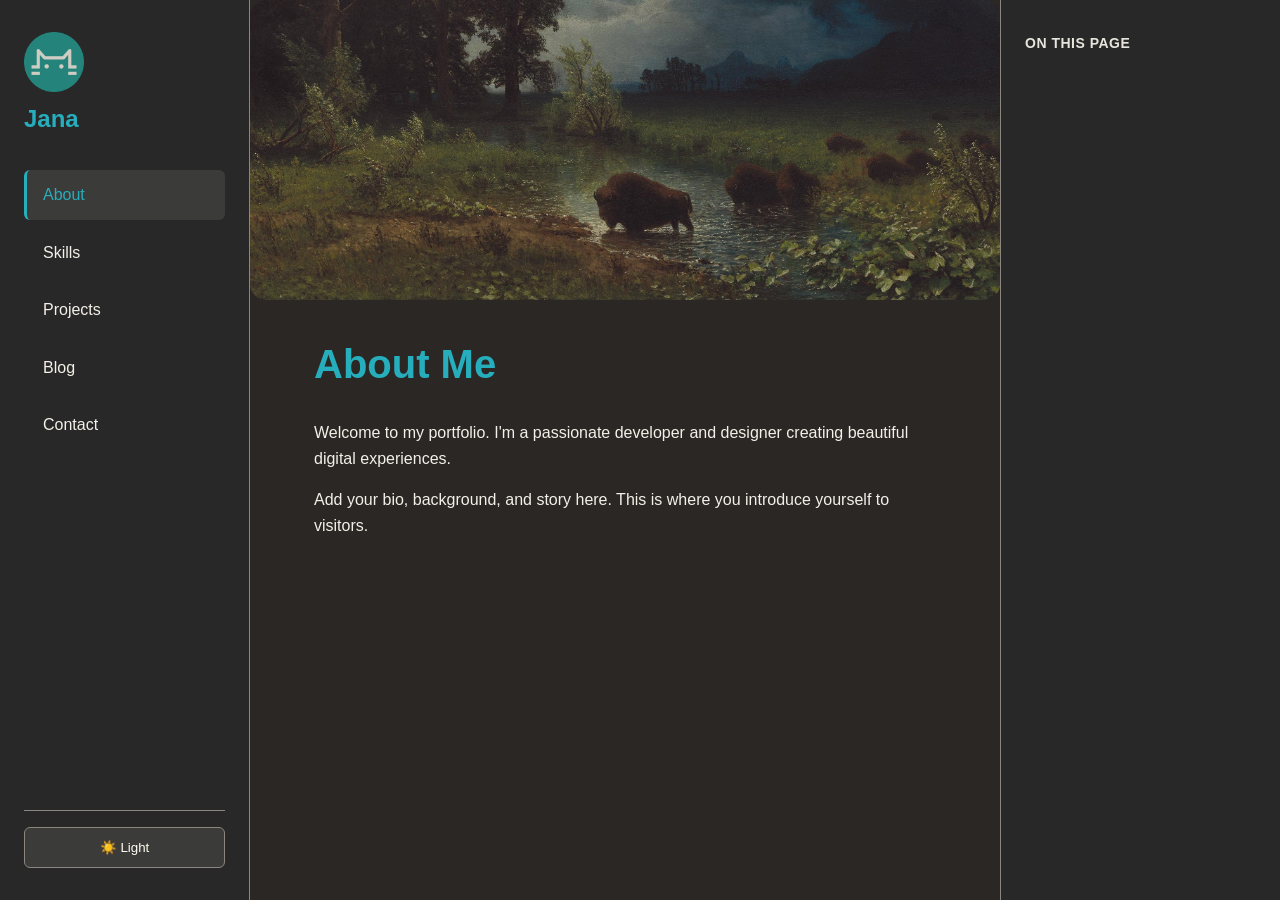
==== index.html @ d1208d27 "[refactor] add  projects" ====
<!DOCTYPE html>
<html lang="en">
<head>
    <meta charset="UTF-8">
    <meta name="viewport" content="width=device-width, initial-scale=1.0">
    <title>Jana</title>
    <link rel="icon" type="image/x-icon" href="assets/pfv3.png"> <!--favicon -->
    <link rel="stylesheet" href="styles.css">
</head>
<body>
    <div class="container">
        <!-- Left Sidebar Navigation -->
        <aside class="sidebar-left">
            <div class="logo">
                <img src="assets/pfv3.png" height="60px">
                <h1>Jana</h1>
            </div>
            <nav class="nav-main">
                <ul>
                    <li><a href="#about" class="nav-link active">About</a></li>
                    <li><a href="#skills" class="nav-link">Skills</a></li>
                    <li><a href="#projects" class="nav-link">Projects</a></li>
                    <li><a href="#blog" class="nav-link">Blog</a></li>
                    <li><a href="#contact" class="nav-link">Contact</a></li>
                </ul>
            </nav>
            <div class="theme-toggle">
                <button id="themeBtn" class="theme-btn">🌙 Dark</button>
            </div>
        </aside>

        <!-- Main Content -->
        <main class="main-content">
            <!-- About Section -->
            <section id="about" class="page-section active">
                <div class="section-banner">
                    <img src="assets/2.jpg" alt="About Section Banner">
                </div>
                <h1>About Me</h1>
                <p>Welcome to my portfolio. I'm a passionate developer and designer creating beautiful digital experiences.</p>
                <p>Add your bio, background, and story here. This is where you introduce yourself to visitors.</p>
            </section>

            <!-- Skills Section -->
            <section id="skills" class="page-section">
                <div class="section-banner">
                    <img src="assets/escher-bond.jpg" alt="Skills Section Banner">
                </div>
                <h2>Skills</h2>
                <div class="skills-container">
                    <div class="skill-category">
                        <h3>Frontend</h3>
                        <ul>
                            <li>HTML / CSS / Tailwind CSS</li>
                            <li>JavaScript / TypeScript</li>
                            <li>React</li>
                        </ul>
                    </div>
                    <div class="skill-category">
                        <h3>Backend</h3>
                        <ul>
                            <li>Node.js / Express</li>
                            <li>Python / Flask</li>
                            <li>SQLite / PostgreSQL / Prisma / MongoDB</li>
                        </ul>
                    </div>
                    <div class="skill-category">
                        <h3>Tools</h3>
                        <ul>
                            <li>Git / GitHub</li>
                            <li>Docker</li>
                            <li>Zed / VS Code</li>
                        </ul>
                    </div>
                </div>
            </section>

            <!-- Projects Section -->
            <section id="projects" class="page-section">
                <div class="section-banner">
                    <img src="assets/3.jpg" alt="Projects Section Banner">
                </div>
                <h2>Projects</h2>
                <div class="projects-grid">
                    <div class="project-card">
                        <h3>Satellite GUI</h3>
                        <p>A GUI Dashboard developed for IN-space (ISRO) competition to receive live telemetry packets, visualize them and storing them in DB simultaneously for further Analysis of received data.</p>
                        <a href="https://gui-five-mauve.vercel.app/" class="project-link">View Project →</a>
                    </div>
                    <div class="project-card">
                        <h3>Image Meta Data Filter (IMDF)</h3>
                        <p>A API to filter all your images based on Meta Data. upload images in cloud and filter them based on Meta data such as Geo Location, Date, Device Name etc.</p>
                        <a href="https://image-meta-data-filter.onrender.com/api/v1" class="project-link">View Project →</a>
                    </div>
                    <div class="project-card">
                        <h3>Faculty Time Tracking Application (FTTA)</h3>
                        <p>A Full Stack application that helps the Admin to track faculties session, also helps them to monitor active faculties to assign them for various tasks efficiently.</p>
                        <a href="ftta.vercel.app" class="project-link">View Project →</a>
                    </div>
                </div>
            </section>

            <!-- Blog Section -->
            <section id="blog" class="page-section">
                <div class="section-banner">
                    <img src="assets/42.jpg" alt="sperical_world">
                </div>
                <h2>Blog</h2>
                <div class="blog-list">
                    <article class="blog-item">
                        <h3>Blog Post Title 1</h3>
                        <span class="blog-date">May 31, 2026</span>
                        <p>A brief excerpt of your blog post. Discuss topics related to your work, learning, or insights.</p>
                        <a href="#" class="read-more">Read more →</a>
                    </article>
                    <article class="blog-item">
                        <h3>Blog Post Title 2</h3>
                        <span class="blog-date">May 28, 2026</span>
                        <p>Another blog post excerpt. Share your thoughts and experiences with your audience.</p>
                        <a href="#" class="read-more">Read more →</a>
                    </article>
                </div>
            </section>

            <!-- Contact Section -->
            <section id="contact" class="page-section">
                <div class="section-banner">
                    <img src="assets/1.jpg">
                </div>
                <h2>Contact</h2>
                <p>Let's connect! Feel free to reach out through any of these channels:</p>
                <div class="contact-links">
                    <a href="mailto:your@email.com" class="contact-link">Email</a>
                    <a href="#" class="contact-link">GitHub</a>
                    <a href="#" class="contact-link">LinkedIn</a>
                    <a href="#" class="contact-link">Twitter</a>
                </div>
            </section>
        </main>

        <!-- Right Sidebar - Page Outline -->
        <aside class="sidebar-right">
            <div class="outline-header">On this page</div>
            <nav class="outline-nav">
                <ul id="outlineList"></ul>
            </nav>
        </aside>
    </div>

    <script src="script.js"></script>
</body>
</html>
---- styles.css ----
* {
    margin: 0;
    padding: 0;
    box-sizing: border-box;
}

:root {
    /* Light Mode Colors */
    --bg-primary: #fffcf0;
    --bg-secondary: #f3f0e8;
    --bg-tertiary: #e8e5dd;
    --text-primary: #2a2724;
    --text-secondary: #423f37;
    --text-muted: #6f6b63;
    --border-color: #d8d5cd;
    --accent: #00939f;

    --red: #d14548;
    --orange: #c77527;
    --yellow: #ae8b0c;
    --green: #558b2f;
    --cyan: #00939f;
    --blue: #286983;
    --purple: #6b5b95;
    --magenta: #b8416f;
}

body.dark-mode {
    /* Dark Mode Colors */
    --bg-primary: #2a2724;
    --bg-secondary: #282828;
    --bg-tertiary: #3b3b3a;
    --text-primary: #fffcf0;
    --text-secondary: #f3f0e8;
    --text-muted: #e8e5dd;
    --border-color: #8b8680;
    --accent: #26aebd;

    --red: #f4746e;
    --orange: #f8a978;
    --yellow: #f0d399;
    --green: #c9d35c;
    --cyan: #7ecccc;
    --blue: #7ab5d1;
    --purple: #b8a8d9;
    --magenta: #ef9bc9;
}

body {
    font-family: -apple-system, BlinkMacSystemFont, 'Segoe UI', 'Roboto', 'Oxygen', 'Ubuntu', 'Cantarell', sans-serif;
    background-color: var(--bg-primary);
    color: var(--text-primary);
    transition: background-color 0.3s, color 0.3s;
    line-height: 1.6;
}

.container {
    display: grid;
    grid-template-columns: 250px 1fr 280px;
    min-height: 100vh;
    gap: 0;
}

/* Left Sidebar */
.sidebar-left {
    background-color: var(--bg-secondary);
    border-right: 1px solid var(--border-color);
    padding: 2rem 1.5rem;
    position: sticky;
    top: 0;
    height: 100vh;
    overflow-y: auto;
    display: flex;
    flex-direction: column;
}

.logo {
    margin-bottom: 2rem;
}

.logo h1 {
    font-size: 1.5rem;
    color: var(--accent);
    font-weight: 700;
}

.nav-main {
    flex: 1;
}

.nav-main ul {
    list-style: none;
}

.nav-main li {
    margin-bottom: 0.5rem;
}

.nav-link {
    display: block;
    padding: 0.75rem 1rem;
    color: var(--text-secondary);
    text-decoration: none;
    border-radius: 6px;
    border-left: 3px solid transparent;
    transition: all 0.2s ease;
    font-weight: 500;
}

.nav-link:hover {
    background-color: var(--bg-tertiary);
    color: var(--accent);
}

.nav-link.active {
    background-color: var(--bg-tertiary);
    color: var(--accent);
    border-left-color: var(--accent);
}

.theme-toggle {
    margin-top: auto;
    padding-top: 1rem;
    border-top: 1px solid var(--border-color);
}

.theme-btn {
    width: 100%;
    padding: 0.75rem;
    background-color: var(--bg-tertiary);
    color: var(--text-primary);
    border: 1px solid var(--border-color);
    border-radius: 6px;
    cursor: pointer;
    font-weight: 500;
    transition: all 0.2s ease;
}

.theme-btn:hover {
    background-color: var(--bg-primary);
    border-color: var(--accent);
    color: var(--accent);
}

/* Main Content */
.main-content {
    padding: 3rem 4rem;
    max-width: 800px;
    margin: 0 auto;
    width: 100%;
    overflow-y: auto;
}

.page-section {
    display: none;
    scroll-margin-top: 2rem;
}

.page-section.active {
    display: block;
    animation: fadeIn 0.3s ease-in;
}

/* Section Banner */
.section-banner {
    width: calc(100% + 8rem);
    margin: -3rem -4rem 2rem -4rem;
    height: 300px;
    border-radius: 16px;
    overflow: hidden;
    position: relative;
}

.section-banner img {
    width: 100%;
    height: 100%;
    object-fit: cover;
    display: block;
}

.section-banner::after {
    content: '';
    position: absolute;
    top: 0;
    left: 0;
    right: 0;
    bottom: 0;
    background: linear-gradient(to bottom, transparent 0%, rgba(0, 0, 0, 0.1) 100%);
}

@keyframes fadeIn {
    from {
        opacity: 0;
    }
    to {
        opacity: 1;
    }
}

.page-section h1 {
    font-size: 2.5rem;
    margin-bottom: 1.5rem;
    color: var(--accent);
    font-weight: 700;
}

.page-section h2 {
    font-size: 2rem;
    margin-bottom: 1.5rem;
    color: var(--text-primary);
    font-weight: 700;
    border-bottom: 2px solid var(--border-color);
    padding-bottom: 0.5rem;
}

.page-section h3 {
    font-size: 1.25rem;
    margin-top: 1.5rem;
    margin-bottom: 0.75rem;
    color: var(--text-primary);
    font-weight: 600;
}

.page-section p {
    margin-bottom: 1rem;
    color: var(--text-secondary);
}

/* Skills Section */
.skills-container {
    display: grid;
    grid-template-columns: repeat(auto-fit, minmax(250px, 1fr));
    gap: 2rem;
    margin-top: 2rem;
}

.skill-category {
    background-color: var(--bg-secondary);
    padding: 1.5rem;
    border-radius: 8px;
    border: 1px solid var(--border-color);
}

.skill-category h3 {
    color: var(--accent);
    margin-top: 0;
}

.skill-category ul {
    list-style: none;
}

.skill-category li {
    padding: 0.5rem 0;
    color: var(--text-secondary);
    position: relative;
    padding-left: 1.5rem;
}

.skill-category li:before {
    content: "→";
    position: absolute;
    left: 0;
    color: var(--accent);
}

/* Projects Grid */
.projects-grid {
    display: grid;
    grid-template-columns: repeat(auto-fit, minmax(280px, 1fr));
    gap: 2rem;
    margin-top: 2rem;
}

.project-card {
    background-color: var(--bg-secondary);
    padding: 2rem;
    border-radius: 8px;
    border: 1px solid var(--border-color);
    transition: all 0.3s ease;
}

.project-card:hover {
    border-color: var(--accent);
    box-shadow: 0 4px 12px rgba(0, 0, 0, 0.1);
    transform: translateY(-2px);
}

.project-card h3 {
    color: var(--accent);
    margin-top: 0;
}

.project-link {
    display: inline-block;
    margin-top: 1rem;
    color: var(--accent);
    text-decoration: none;
    font-weight: 600;
    transition: all 0.2s ease;
}

.project-link:hover {
    transform: translateX(4px);
}

/* Blog Section */
.blog-list {
    display: flex;
    flex-direction: column;
    gap: 2rem;
    margin-top: 2rem;
}

.blog-item {
    padding: 1.5rem;
    border-left: 4px solid var(--accent);
    background-color: var(--bg-secondary);
    border-radius: 4px;
    transition: all 0.2s ease;
}

.blog-item:hover {
    background-color: var(--bg-tertiary);
}

.blog-item h3 {
    color: var(--text-primary);
    margin-top: 0;
}

.blog-date {
    font-size: 0.875rem;
    color: var(--text-muted);
    display: block;
    margin-bottom: 0.5rem;
}

.read-more {
    color: var(--accent);
    text-decoration: none;
    font-weight: 600;
    transition: all 0.2s ease;
}

.read-more:hover {
    transform: translateX(4px);
}

/* Contact Section */
.contact-links {
    display: flex;
    flex-wrap: wrap;
    gap: 1rem;
    margin-top: 2rem;
}

.contact-link {
    display: inline-block;
    padding: 0.75rem 1.5rem;
    background-color: var(--accent);
    color: white;
    text-decoration: none;
    border-radius: 6px;
    font-weight: 600;
    transition: all 0.2s ease;
}

.contact-link:hover {
    opacity: 0.8;
    transform: translateY(-2px);
}

/* Right Sidebar - Outline */
.sidebar-right {
    background-color: var(--bg-secondary);
    border-left: 1px solid var(--border-color);
    padding: 2rem 1.5rem;
    position: sticky;
    top: 0;
    height: 100vh;
    overflow-y: auto;
}

.outline-header {
    font-size: 0.875rem;
    font-weight: 700;
    color: var(--text-muted);
    text-transform: uppercase;
    letter-spacing: 0.5px;
    margin-bottom: 1.5rem;
}

.outline-nav ul {
    list-style: none;
}

.outline-nav li {
    margin-bottom: 0.5rem;
}

.outline-nav a {
    display: block;
    padding: 0.5rem 0;
    color: var(--text-secondary);
    text-decoration: none;
    font-size: 0.875rem;
    border-left: 2px solid transparent;
    padding-left: 1rem;
    transition: all 0.2s ease;
}

.outline-nav a:hover {
    color: var(--accent);
    border-left-color: var(--accent);
}

.outline-nav a.active {
    color: var(--accent);
    border-left-color: var(--accent);
    font-weight: 600;
}

/* Scrollbar Styling */
::-webkit-scrollbar {
    width: 8px;
}

::-webkit-scrollbar-track {
    background: var(--bg-primary);
}

::-webkit-scrollbar-thumb {
    background: var(--border-color);
    border-radius: 4px;
}

::-webkit-scrollbar-thumb:hover {
    background: var(--text-muted);
}

/* Responsive Design */
@media (max-width: 1200px) {
    .container {
        grid-template-columns: 200px 1fr;
    }

    .sidebar-right {
        display: none;
    }

    .main-content {
        padding: 2rem;
    }

    .section-banner {
        width: calc(100% + 4rem);
        margin: -2rem -2rem 2rem -2rem;
        height: 250px;
    }
}

@media (max-width: 768px) {
    .container {
        grid-template-columns: 1fr;
    }

    .sidebar-left {
        position: fixed;
        left: -250px;
        top: 0;
        height: 100vh;
        z-index: 1000;
        transition: left 0.3s ease;
        width: 250px;
    }

    .sidebar-left.open {
        left: 0;
    }

    .main-content {
        padding: 1.5rem;
    }

    .section-banner {
        width: calc(100% + 3rem);
        margin: -1.5rem -1.5rem 1.5rem -1.5rem;
        height: 200px;
    }

    .projects-grid {
        grid-template-columns: 1fr;
    }

    .skills-container {
        grid-template-columns: 1fr;
    }
}
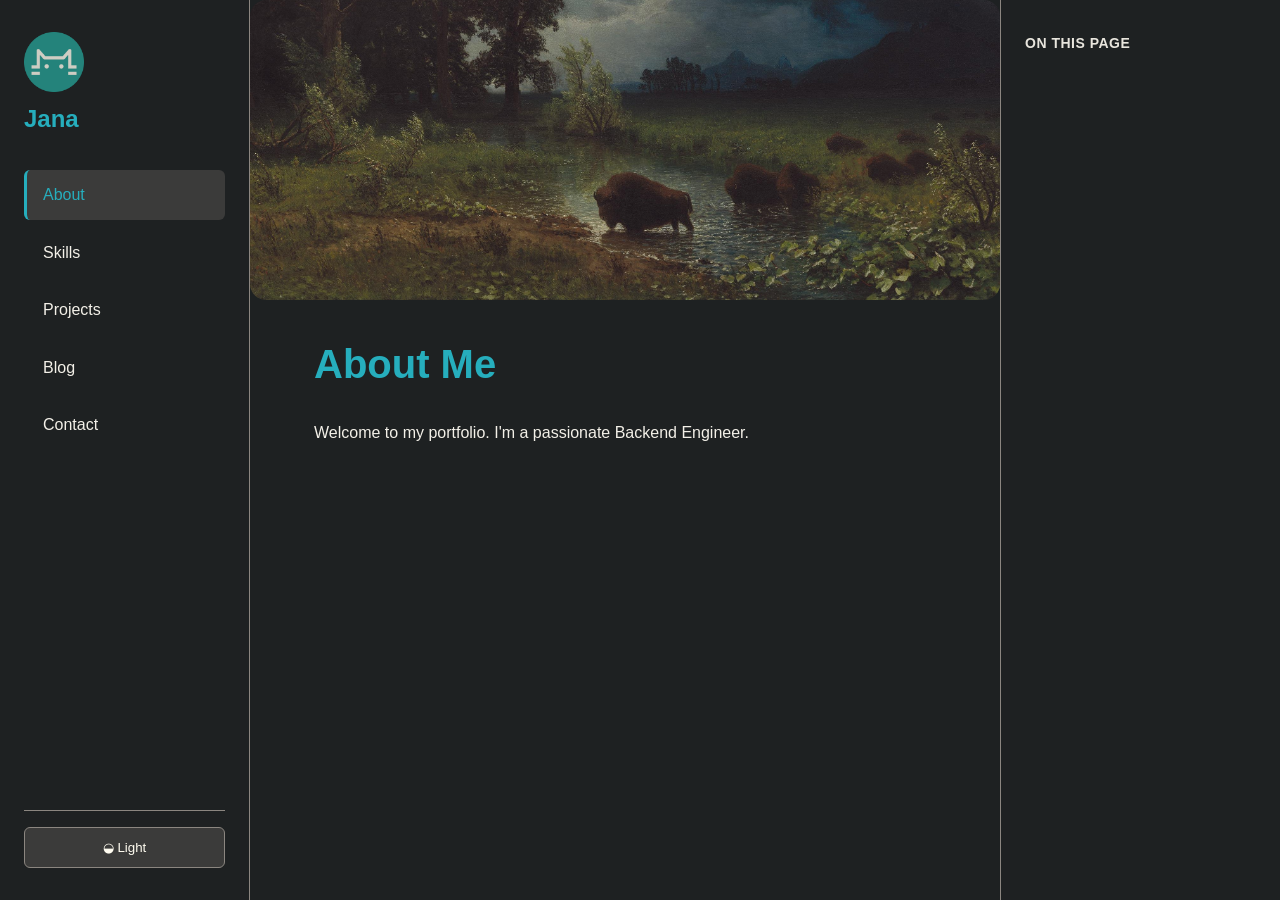
==== commit b4faa519: "[refactor] add info" ====
--- a/index.html
+++ b/index.html
@@ -37,8 +37,8 @@
                     <img src="assets/2.jpg" alt="About Section Banner">
                 </div>
                 <h1>About Me</h1>
-                <p>Welcome to my portfolio. I'm a passionate developer and designer creating beautiful digital experiences.</p>
-                <p>Add your bio, background, and story here. This is where you introduce yourself to visitors.</p>
+                <p>Welcome to my portfolio. I'm a passionate Backend Engineer.</p>
+                <p></p>
             </section>
 
             <!-- Skills Section -->
@@ -49,17 +49,10 @@
                 <h2>Skills</h2>
                 <div class="skills-container">
                     <div class="skill-category">
-                        <h3>Frontend</h3>
-                        <ul>
-                            <li>HTML / CSS / Tailwind CSS</li>
-                            <li>JavaScript / TypeScript</li>
-                            <li>React</li>
-                        </ul>
-                    </div>
-                    <div class="skill-category">
                         <h3>Backend</h3>
                         <ul>
-                            <li>Node.js / Express</li>
+                            <li>Node.js / Express / Socket IO</li>
+                            <li> REST API / Web Sockets</li>
                             <li>Python / Flask</li>
                             <li>SQLite / PostgreSQL / Prisma / MongoDB</li>
                         </ul>
@@ -68,8 +61,16 @@
                         <h3>Tools</h3>
                         <ul>
                             <li>Git / GitHub</li>
+                            <li>Postman</li>
                             <li>Docker</li>
                             <li>Zed / VS Code</li>
+                        </ul>
+                    </div>
+                    <div class="skill-category">
+                        <h3>Auth & Security</h3>
+                        <ul>
+                            <li>JWT / Oauth2.0 / Passport JS</li>
+                            <li>CORS / Helmet / bcrypt</li>
                         </ul>
                     </div>
                 </div>
@@ -95,7 +96,7 @@
                     <div class="project-card">
                         <h3>Faculty Time Tracking Application (FTTA)</h3>
                         <p>A Full Stack application that helps the Admin to track faculties session, also helps them to monitor active faculties to assign them for various tasks efficiently.</p>
-                        <a href="ftta.vercel.app" class="project-link">View Project →</a>
+                        <a href="https://ftta.vercel.app" class="project-link">View Project →</a>
                     </div>
                 </div>
             </section>
@@ -130,10 +131,9 @@
                 <h2>Contact</h2>
                 <p>Let's connect! Feel free to reach out through any of these channels:</p>
                 <div class="contact-links">
-                    <a href="mailto:your@email.com" class="contact-link">Email</a>
-                    <a href="#" class="contact-link">GitHub</a>
-                    <a href="#" class="contact-link">LinkedIn</a>
-                    <a href="#" class="contact-link">Twitter</a>
+                    <a href="mailto:janabalu694@gmail.com" class="contact-link">Email</a>
+                    <a href="https://www.github.com/janardhan345" class="contact-link">GitHub</a>
+                    <a href="https://www.linkedin.com/janardhan345" class="contact-link">LinkedIn</a>
                 </div>
             </section>
         </main>
--- a/styles.css
+++ b/styles.css
@@ -14,21 +14,12 @@
     --text-muted: #6f6b63;
     --border-color: #d8d5cd;
     --accent: #00939f;
-
-    --red: #d14548;
-    --orange: #c77527;
-    --yellow: #ae8b0c;
-    --green: #558b2f;
-    --cyan: #00939f;
-    --blue: #286983;
-    --purple: #6b5b95;
-    --magenta: #b8416f;
 }
 
 body.dark-mode {
     /* Dark Mode Colors */
-    --bg-primary: #2a2724;
-    --bg-secondary: #282828;
+    --bg-primary: #1e2122;
+    --bg-secondary: #1e2122;
     --bg-tertiary: #3b3b3a;
     --text-primary: #fffcf0;
     --text-secondary: #f3f0e8;
@@ -258,7 +249,7 @@
 }
 
 .skill-category li:before {
-    content: "→";
+    content: "⨇";
     position: absolute;
     left: 0;
     color: var(--accent);
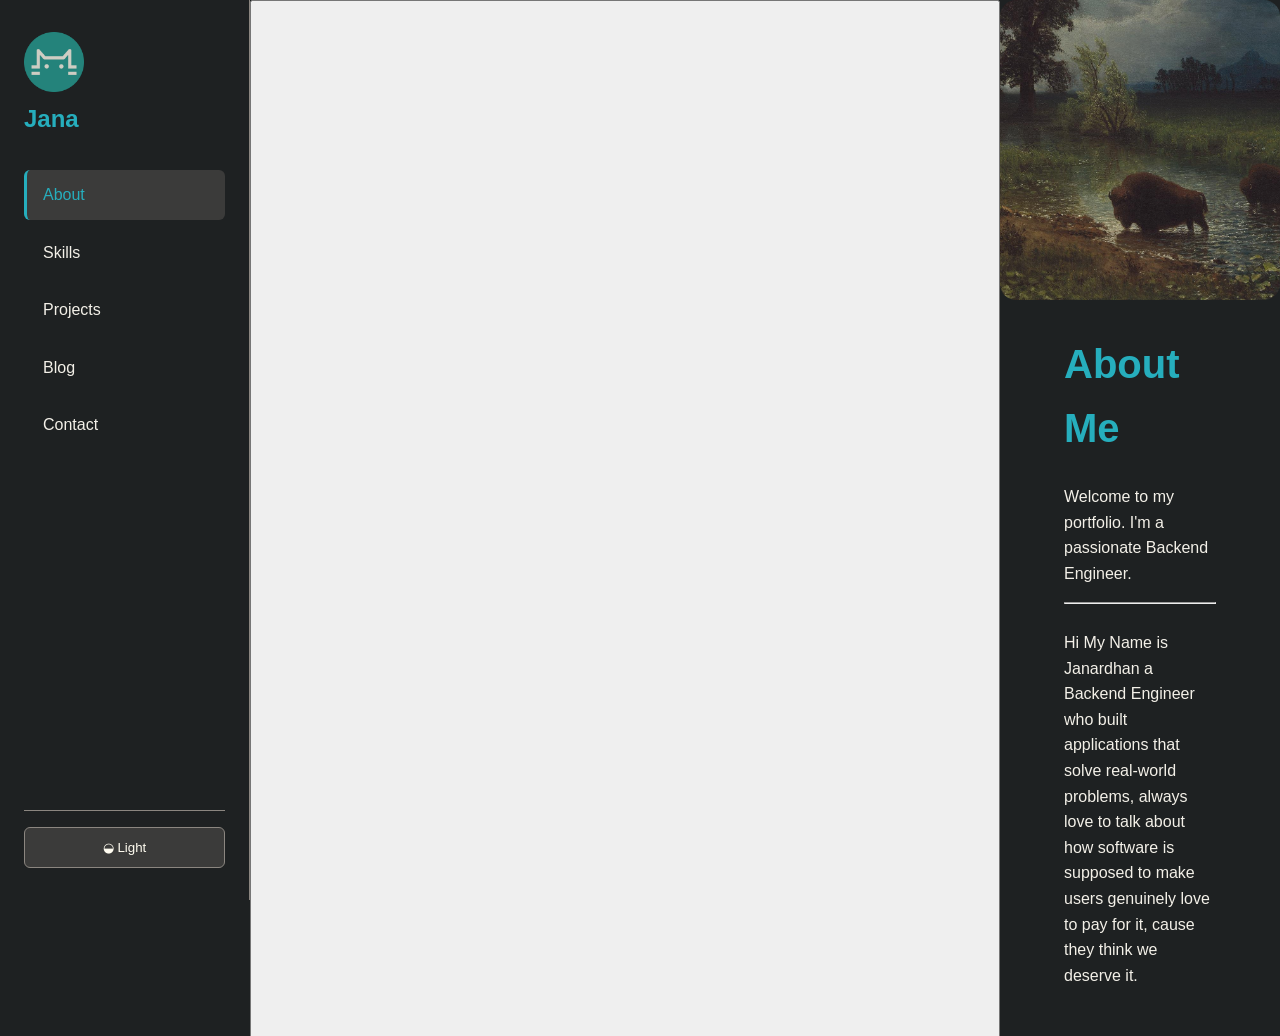
==== commit 28db8a0b: "[add] about content" ====
--- a/index.html
+++ b/index.html
@@ -25,7 +25,7 @@
                 </ul>
             </nav>
             <div class="theme-toggle">
-                <button id="themeBtn" class="theme-btn">🌙 Dark</button>
+                <button id="themeBtn" class="theme-btn">◓ Dark</button>
             </div>
         </aside>
 
@@ -38,7 +38,15 @@
                 </div>
                 <h1>About Me</h1>
                 <p>Welcome to my portfolio. I'm a passionate Backend Engineer.</p>
-                <p></p>
+                <hr>
+                <br>
+                <p>Hi My Name is Janardhan a Backend Engineer who built applications that solve real-world problems, always love to talk about how software is supposed to make users genuinely love to pay for it, cause they think we deserve it.</p>
+                <br>
+                <p> Built an GUI for a Mini Satellite the GUI is made to receive telemetry and visualize them in real-time using Socket.IO (Node.js), storing telemetry values simultaneously in PostgreSQL for further analysis. ( developed for an Competition of ISRO and made it to Finals at UP launch station, application is supposed to be locally deployed use only) </p>
+                <br>
+                <p>Developed an API that let users upload, store and filter images based on meta-data (deployed in Render) </p>
+                <br>
+                <p>Built an Full stack application specifically accessible only allowed organization domains with two roles such as Admin, Employees. Application mainly focuses on logging sessions of employees using QR scanning while enter/exit, also ensuring availability of employees reflected in admin dashboard. (Currently in use with 500+ users, deployed in Heroku + Neon DB)</p>
             </section>
 
             <!-- Skills Section -->
@@ -109,10 +117,12 @@
                 <h2>Blog</h2>
                 <div class="blog-list">
                     <article class="blog-item">
-                        <h3>Blog Post Title 1</h3>
-                        <span class="blog-date">May 31, 2026</span>
-                        <p>A brief excerpt of your blog post. Discuss topics related to your work, learning, or insights.</p>
-                        <a href="#" class="read-more">Read more →</a>
+                        <h3>Chess's True Purpose</h3>
+                        <span class="blog-date">July 08, 2026</span>
+                        <p>Chess is considered to make our minds sharp and many call it as the games for Genius,
+                            but I see something Odd when current players play it cause its more of memorizing the methods to play or practicing to checkmate with patterns,
+                         </p>
+                        <a href="blog.html#BL-01" class="read-more">Read more →</a>
                     </article>
                     <article class="blog-item">
                         <h3>Blog Post Title 2</h3>
--- a/styles.css
+++ b/styles.css
@@ -6,11 +6,11 @@
 
 :root {
     /* Light Mode Colors */
-    --bg-primary: #fffcf0;
-    --bg-secondary: #f3f0e8;
+    --bg-primary: #b6b6b6;
+    --bg-secondary: #a5a5a5;
     --bg-tertiary: #e8e5dd;
-    --text-primary: #2a2724;
-    --text-secondary: #423f37;
+    --text-primary: #292927;
+    --text-secondary: #292927;
     --text-muted: #6f6b63;
     --border-color: #d8d5cd;
     --accent: #00939f;
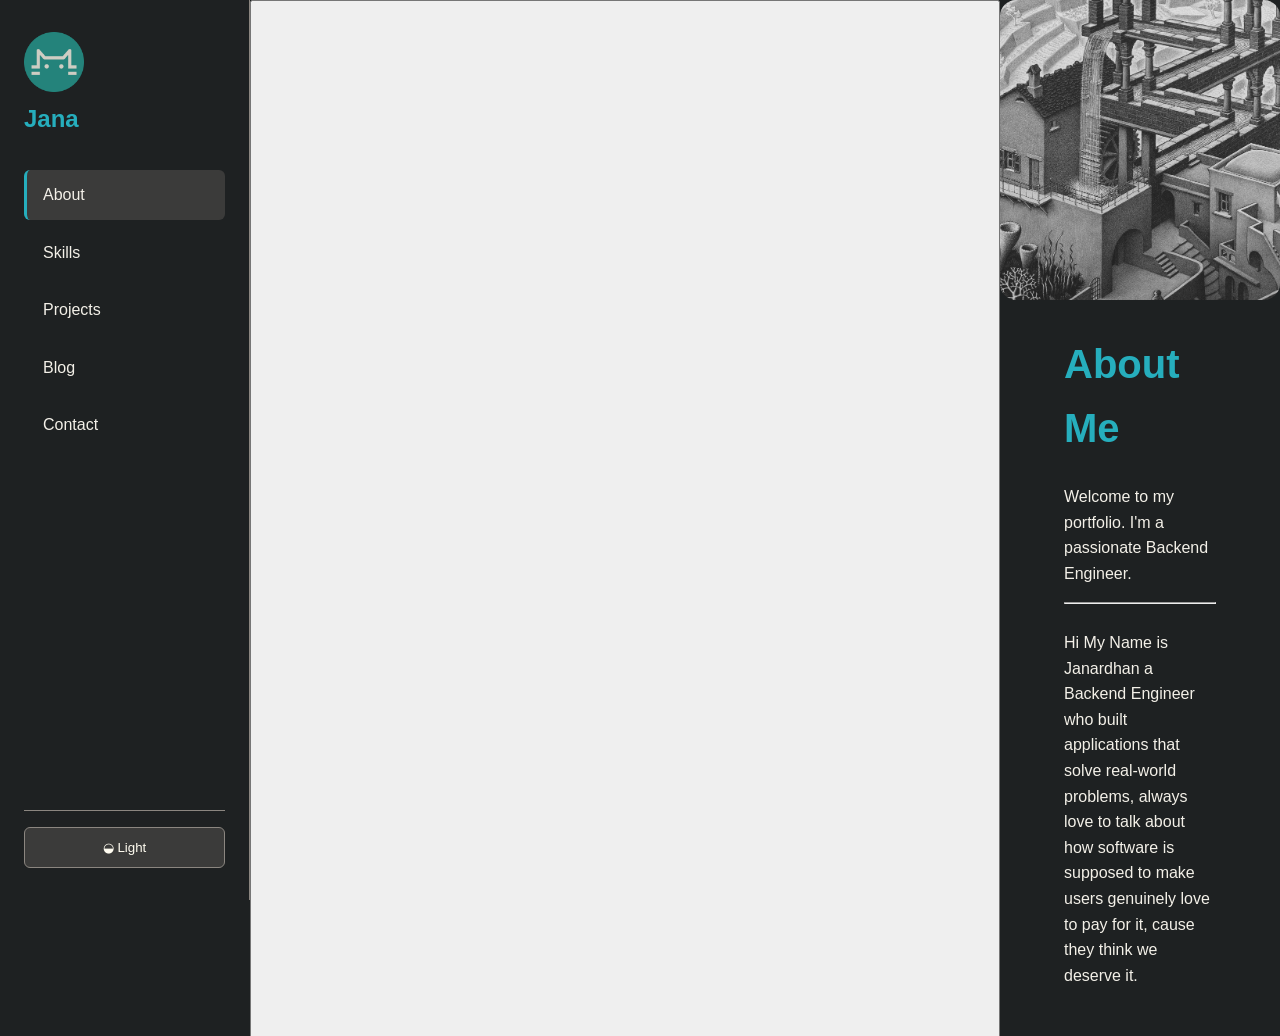
==== commit c23232b3: "[refactor] update links and images" ====
--- a/index.html
+++ b/index.html
@@ -12,7 +12,7 @@
         <!-- Left Sidebar Navigation -->
         <aside class="sidebar-left">
             <div class="logo">
-                <img src="assets/pfv3.png" height="60px">
+                <img src="assets/jana.png" height="60px">
                 <h1>Jana</h1>
             </div>
             <nav class="nav-main">
@@ -34,7 +34,7 @@
             <!-- About Section -->
             <section id="about" class="page-section active">
                 <div class="section-banner">
-                    <img src="assets/2.jpg" alt="About Section Banner">
+                    <img src="assets/mc-ecsher-strange-loops.png" alt="About Section Banner">
                 </div>
                 <h1>About Me</h1>
                 <p>Welcome to my portfolio. I'm a passionate Backend Engineer.</p>
@@ -112,7 +112,7 @@
             <!-- Blog Section -->
             <section id="blog" class="page-section">
                 <div class="section-banner">
-                    <img src="assets/42.jpg" alt="sperical_world">
+                    <img src="assets/mc-escher-spherical-world.jpg" alt="sperical_world">
                 </div>
                 <h2>Blog</h2>
                 <div class="blog-list">
@@ -124,19 +124,13 @@
                          </p>
                         <a href="blog.html#BL-01" class="read-more">Read more →</a>
                     </article>
-                    <article class="blog-item">
-                        <h3>Blog Post Title 2</h3>
-                        <span class="blog-date">May 28, 2026</span>
-                        <p>Another blog post excerpt. Share your thoughts and experiences with your audience.</p>
-                        <a href="#" class="read-more">Read more →</a>
-                    </article>
                 </div>
             </section>
 
             <!-- Contact Section -->
             <section id="contact" class="page-section">
                 <div class="section-banner">
-                    <img src="assets/1.jpg">
+                    <img src="assets/escher-drawings-kunst.jpg">
                 </div>
                 <h2>Contact</h2>
                 <p>Let's connect! Feel free to reach out through any of these channels:</p>
--- a/styles.css
+++ b/styles.css
@@ -8,12 +8,12 @@
     /* Light Mode Colors */
     --bg-primary: #b6b6b6;
     --bg-secondary: #a5a5a5;
-    --bg-tertiary: #e8e5dd;
+    --bg-tertiary: #a6f5e6;
     --text-primary: #292927;
     --text-secondary: #292927;
     --text-muted: #6f6b63;
     --border-color: #d8d5cd;
-    --accent: #00939f;
+    --accent: #036d78;
 }
 
 body.dark-mode {
@@ -100,12 +100,12 @@
 
 .nav-link:hover {
     background-color: var(--bg-tertiary);
-    color: var(--accent);
+    color: var(--text-primary);
 }
 
 .nav-link.active {
     background-color: var(--bg-tertiary);
-    color: var(--accent);
+    color: var(--text-secondary);
     border-left-color: var(--accent);
 }
 
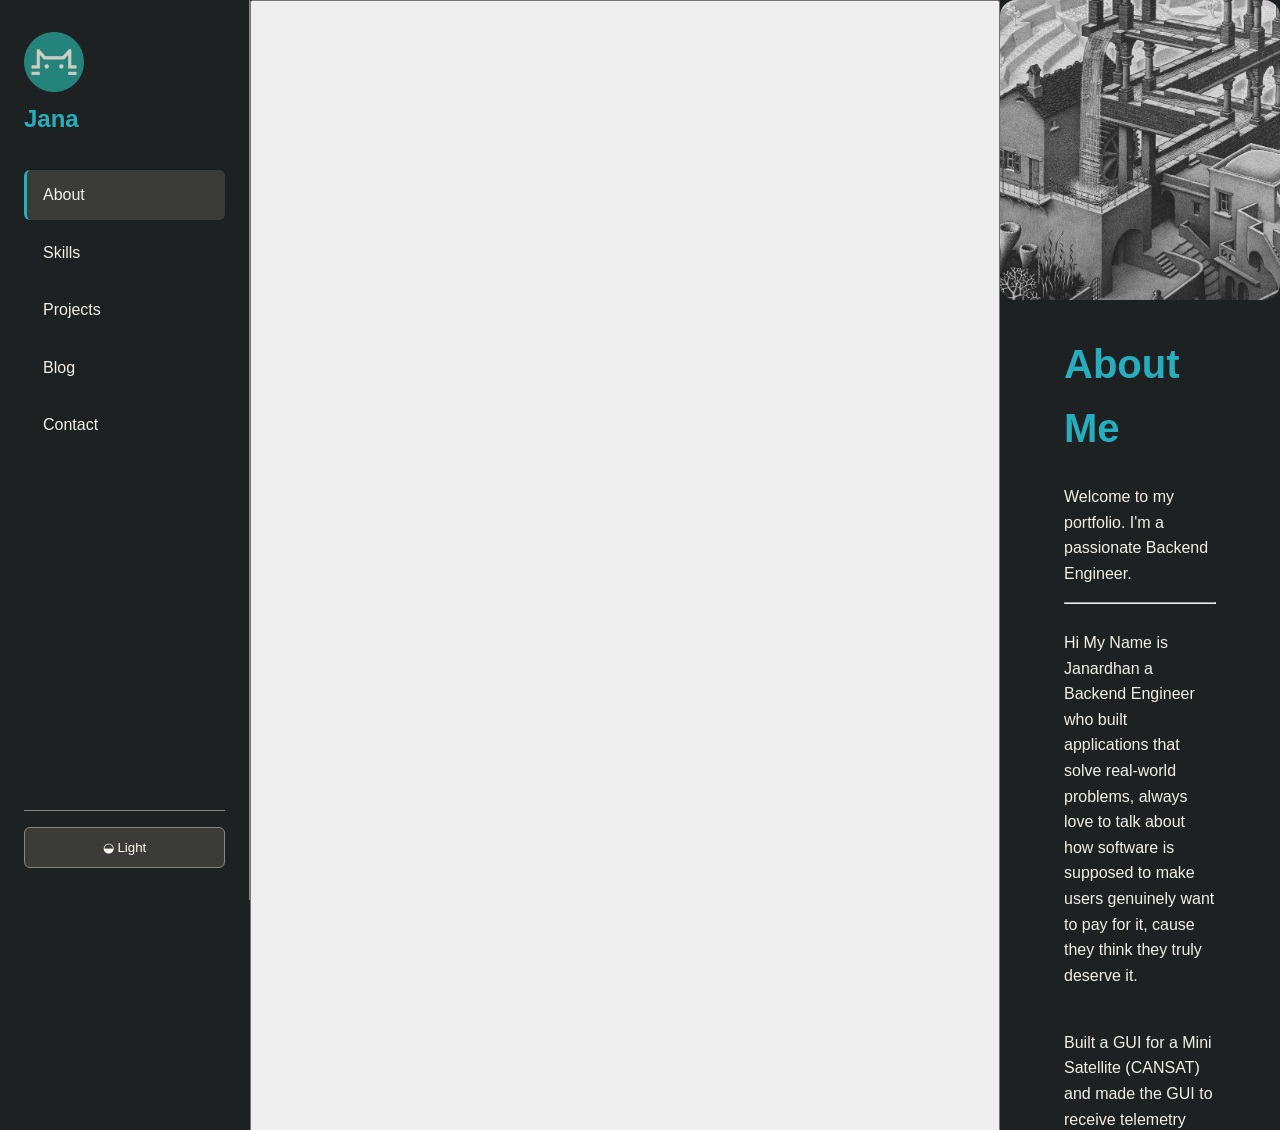
==== commit 27995e6d: "[add] resume" ====
--- a/index.html
+++ b/index.html
@@ -40,13 +40,15 @@
                 <p>Welcome to my portfolio. I'm a passionate Backend Engineer.</p>
                 <hr>
                 <br>
-                <p>Hi My Name is Janardhan a Backend Engineer who built applications that solve real-world problems, always love to talk about how software is supposed to make users genuinely love to pay for it, cause they think we deserve it.</p>
+                <p>Hi My Name is Janardhan a Backend Engineer who built applications that solve real-world problems, always love to talk about how software is supposed to make users genuinely want to pay for it, cause they think they truly deserve it.</p>
                 <br>
-                <p> Built an GUI for a Mini Satellite the GUI is made to receive telemetry and visualize them in real-time using Socket.IO (Node.js), storing telemetry values simultaneously in PostgreSQL for further analysis. ( developed for an Competition of ISRO and made it to Finals at UP launch station, application is supposed to be locally deployed use only) </p>
+                <p> Built a GUI for a Mini Satellite (CANSAT) and made the GUI to receive telemetry data and visualize them in real-time using Node.js (Socket.IO), simultaneously storing telemetry values in PostgreSQL for further analysis and research. ( developed for an Competition of ISRO and made it to Finals at UP launch station, application is supposed to be locally deployed use only, frontend link is available in Projects) </p>
                 <br>
                 <p>Developed an API that let users upload, store and filter images based on meta-data (deployed in Render) </p>
                 <br>
-                <p>Built an Full stack application specifically accessible only allowed organization domains with two roles such as Admin, Employees. Application mainly focuses on logging sessions of employees using QR scanning while enter/exit, also ensuring availability of employees reflected in admin dashboard. (Currently in use with 500+ users, deployed in Heroku + Neon DB)</p>
+                <p>Built a Full stack application that is specifically accessible only for the allowed organization domains that let admin monitor the faculties availability and their sessions , meanwhile letting faculties log their sessions and student details. Implemented RBAC through passpport.js and Google OAuth 2.0 (Currently in use with 500+ users, deployed in Heroku + Neon DB)</p>
+                <br>
+                <button class="contact-link" onclick="window.open('./assets/Janardhan_Resume.pdf')">Download CV</button>
             </section>
 
             <!-- Skills Section -->
@@ -137,7 +139,7 @@
                 <div class="contact-links">
                     <a href="mailto:janabalu694@gmail.com" class="contact-link">Email</a>
                     <a href="https://www.github.com/janardhan345" class="contact-link">GitHub</a>
-                    <a href="https://www.linkedin.com/janardhan345" class="contact-link">LinkedIn</a>
+                    <a href="https://www.linkedin.com/in/janardhan345" class="contact-link">LinkedIn</a>
                 </div>
             </section>
         </main>
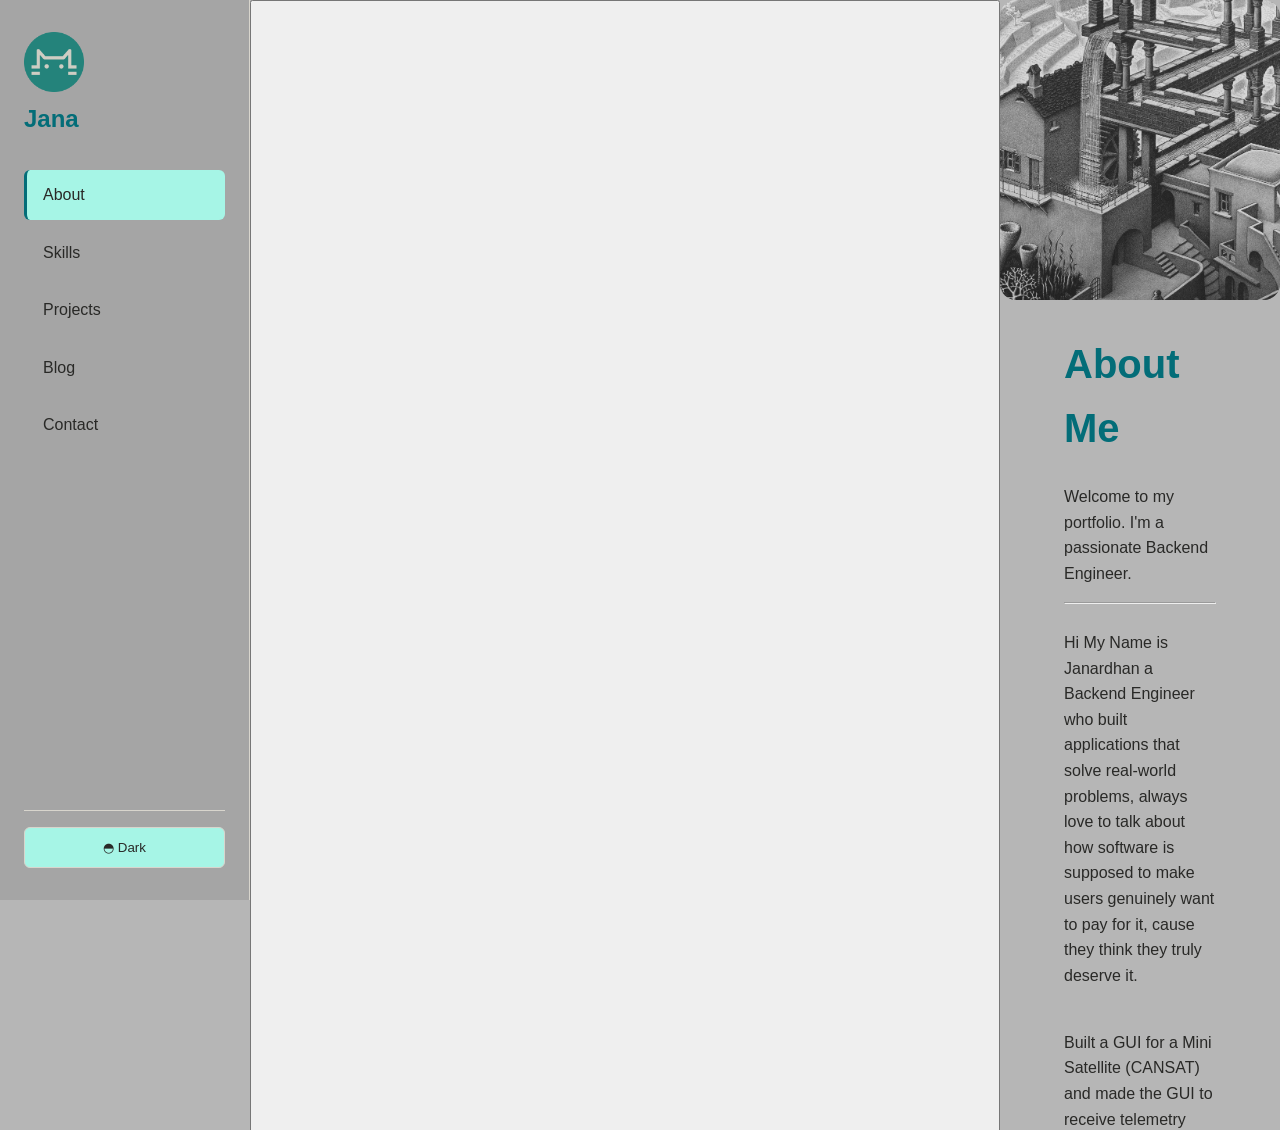
==== commit f6f844c3: "[refactor] better heading" ====
--- a/index.html
+++ b/index.html
@@ -119,7 +119,7 @@
                 <h2>Blog</h2>
                 <div class="blog-list">
                     <article class="blog-item">
-                        <h3>Chess's True Purpose</h3>
+                        <h3>The True Purpose of Chess</h3>
                         <span class="blog-date">July 08, 2026</span>
                         <p>Chess is considered to make our minds sharp and many call it as the games for Genius,
                             but I see something Odd when current players play it cause its more of memorizing the methods to play or practicing to checkmate with patterns,
